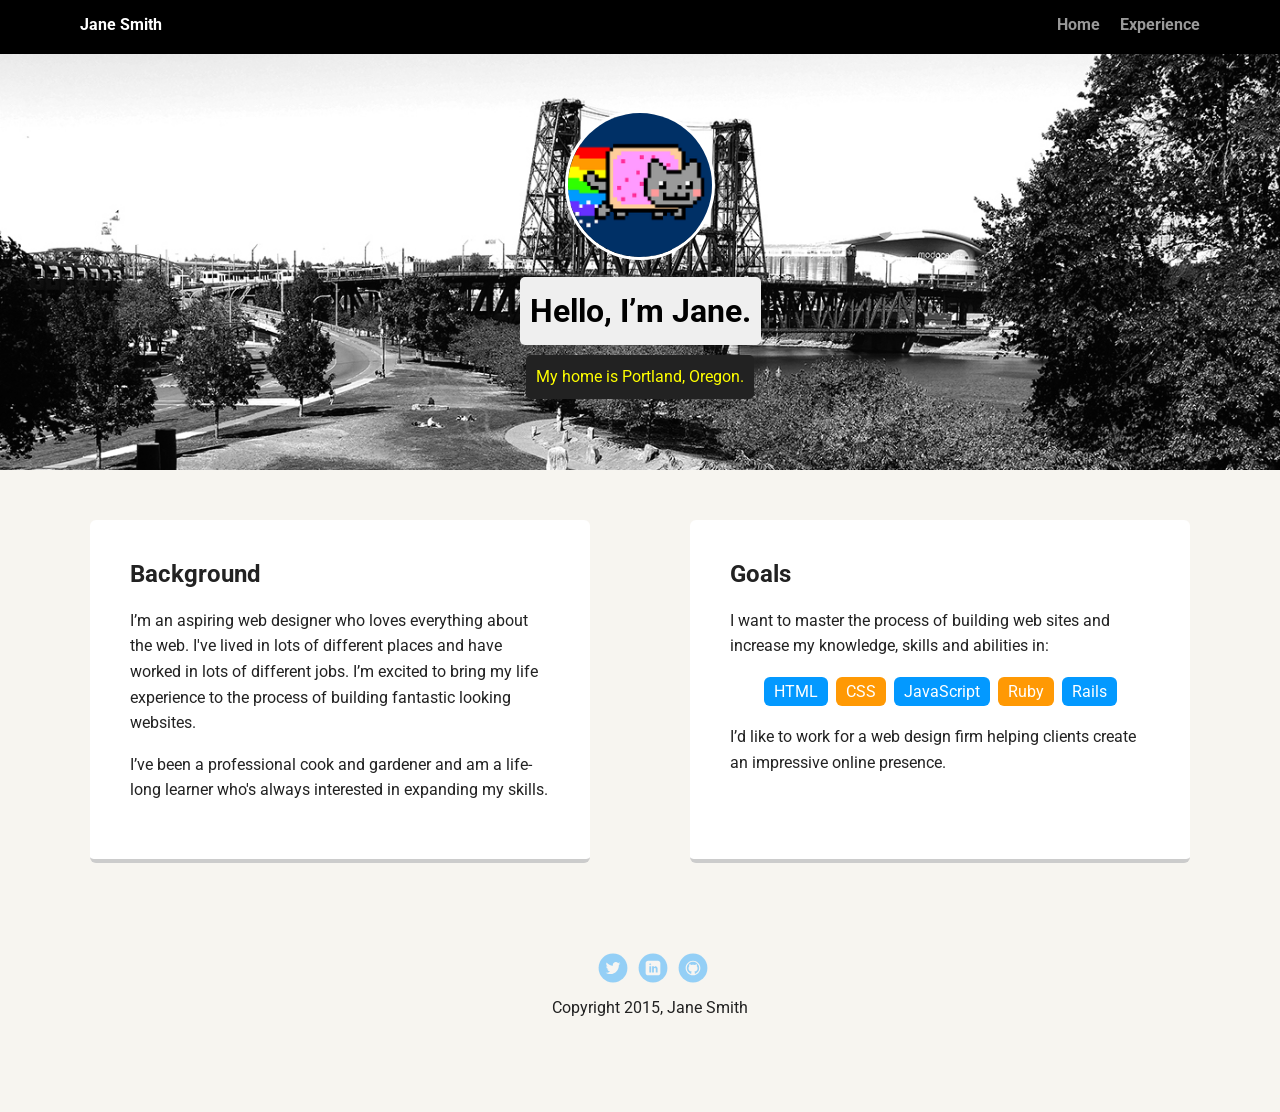
==== index.html @ 67a9cfaa "first commit" ====
<!doctype html>
<html lang="en">
<head>
  <meta charset="utf-8">
  <title>Jane Smith's Profile</title>
  <meta name="viewport" content="width=device-width, initial-scale=1.0">
  <link rel="stylesheet" href="styles.css">
  <link href="https://fonts.googleapis.com/css?family=Muli%7CRoboto:400,300,500,700,900" rel="stylesheet"></head>
  <body>

    <div class="main-nav">
        <ul class="nav">
          <li class="name">Jane Smith</li>
          <li><a href="#">Home</a></li>
          <li><a href="#">Experience</a></li>
        </ul>
    </div>

    <header>
      <img src="images/me.png" alt="Drawing of Jane Smith" class="profile-image">
      <h1 class="tag name">Hello, I’m Jane.</h1>
      <p class="tag location">My home is Portland, Oregon.</p>
    </header>

    <main class="flex">
      <div class="card">
        <h2>Background</h2>
        <p>I’m an aspiring web designer who loves everything about the web. I've lived in lots of different places and have worked in lots of different jobs. I’m excited to bring my life experience to the process of building fantastic looking websites.</p>
        <p>I’ve been a professional cook and gardener and am a life-long learner who's always interested in expanding my skills.</p>
      </div> 

      <div class="card">
        <h2>Goals</h2>
        <p>I want to master the process of building web sites and increase my knowledge, skills and abilities in:</p>
        <ul class="skills">
          <li>HTML</li>
          <li>CSS</li>
          <li>JavaScript</li>
          <li>Ruby</li>
          <li>Rails</li>
        </ul>
        <p>I’d like to work for a web design firm helping clients create an impressive online presence.</p>
      </div> 

    </main>
    <footer>
      <ul>
        <li><a href="#" class="social twitter">Twitter</a></li>
        <li><a href="#" class="social linkedin">LinkedIn</a></li>
        <li><a href="#" class="social github">Github</a></li>
      </ul>
      <p class="copyright">Copyright 2015, Jane Smith</p>
    </footer>
  </body>
  </html>
---- styles.css ----
/* Global Layout Set-up */
* { 
  box-sizing: border-box;
}
  
body {
  margin: 0;
  padding: 0;
  text-align: center;
  font-family: 'Roboto', sans-serif;
  color: #222;
  background: #f7f5f0;
}
/* Link Styles */

a {
  text-decoration: none;
  color: #999;
}
a:hover {
  color: #6633ff;
}

/* Section Styles */

.main-nav {
  width: 100%;
  background: black;
  min-height: 30px;
  padding: 10px;
  position: fixed;
  text-align: center;
}
.nav {
  display: flex;
  justify-content: space-around;
  font-weight: 700;
  list-style-type: none;
  margin: 0 auto;
  padding: 0;
}

.nav .name {
    display: block;
    margin-right: auto;
    color: white;
}
.nav li {
  padding: 5px 10px 10px 10px;
}
.nav a {
  transition: all .5s;
}
.nav a:hover {
  color: white
}

header {
  text-align: center;
  background: url('images/portland.jpg') no-repeat top center ;
  background-size: cover;
  overflow: hidden;
  padding-top: 60px;
}
header {
  line-height: 1.5;
}
header .profile-image {
  margin-top: 50px;
  width: 150px;
  height: 150px;
  border-radius: 50%;
  border: 3px solid white;
  transition: all .5s;
}
header .profile-image:hover {
  transform: scale(1.2) rotate(5deg);
}
.tag {
  background-color: #efefef;
  color: black;
  padding: 10px;
  border-radius: 5px;
  display: table;
  margin: 10px auto;
} 
.location {
  background-color: #222;
  color: yellow;
}
.card {
  margin: 30px;
  padding: 20px 40px 40px;
  max-width: 500px;
  text-align: left;
  background: #fff;
  border-bottom: 4px solid #ccc;
  border-radius: 6px;
  transition: all .5s;
}
.card:hover {
  border-color: #ff99ff;
}

ul.skills {
  padding: 0;
  text-align: center;
}

.skills li {
  border-radius: 6px;
  display: inline-block;
  background: #ff9904;
  color: white;
  padding: 5px 10px;
  margin: 2px;
}

.skills li:nth-child(odd) {
  background: #0399ff;
}

footer {
  width: 100%;
  min-height: 30px;
  padding: 20px 0 40px 20px;
}

footer .copyright {
  top: -8px;
  font-size: .75em;
}

footer ul {
  list-style-type: none;
  margin: 0;
  padding: 0;
}

footer ul li {
  display: inline-block;
}

a.social {
  display: inline-block;
  text-indent: -9999px;
  margin-left: 5px;
  width: 30px;
  height: 30px;
  background-size: 30px 30px;
  opacity: .4;
  transition: all .5s;
}
a.twitter {
  background-image: url(images/twitter.svg);
}
a.linkedin {
  background-image: url(images/linkedin.svg);
}
a.github {
  background-image: url(images/github.svg);
}
a.social:hover {
  opacity: 1;
}
.clearfix {
  clear: both;
}

/* Styles for larger screens */
@media screen and (min-width: 720px) {
  
  .flex {
      display: -ms-flexbox;      /* TWEENER - IE 10 */
      display: flex; 
      max-width: 1200px;
      -ms-flex-pack: distribute;
      justify-content: space-around;
      margin: 0 auto;
  }

  header {
    min-height: 470px;
  }

  .nav {
    max-width: 1200px;
    padding: 0 30px;
  }


  main {
    padding-top: 20px;
  }

  main p {
    line-height: 1.6em;
  }

  footer {
    font-size: 1.3em;
    max-width: 1200px;
    margin: 40px auto;
  }

}
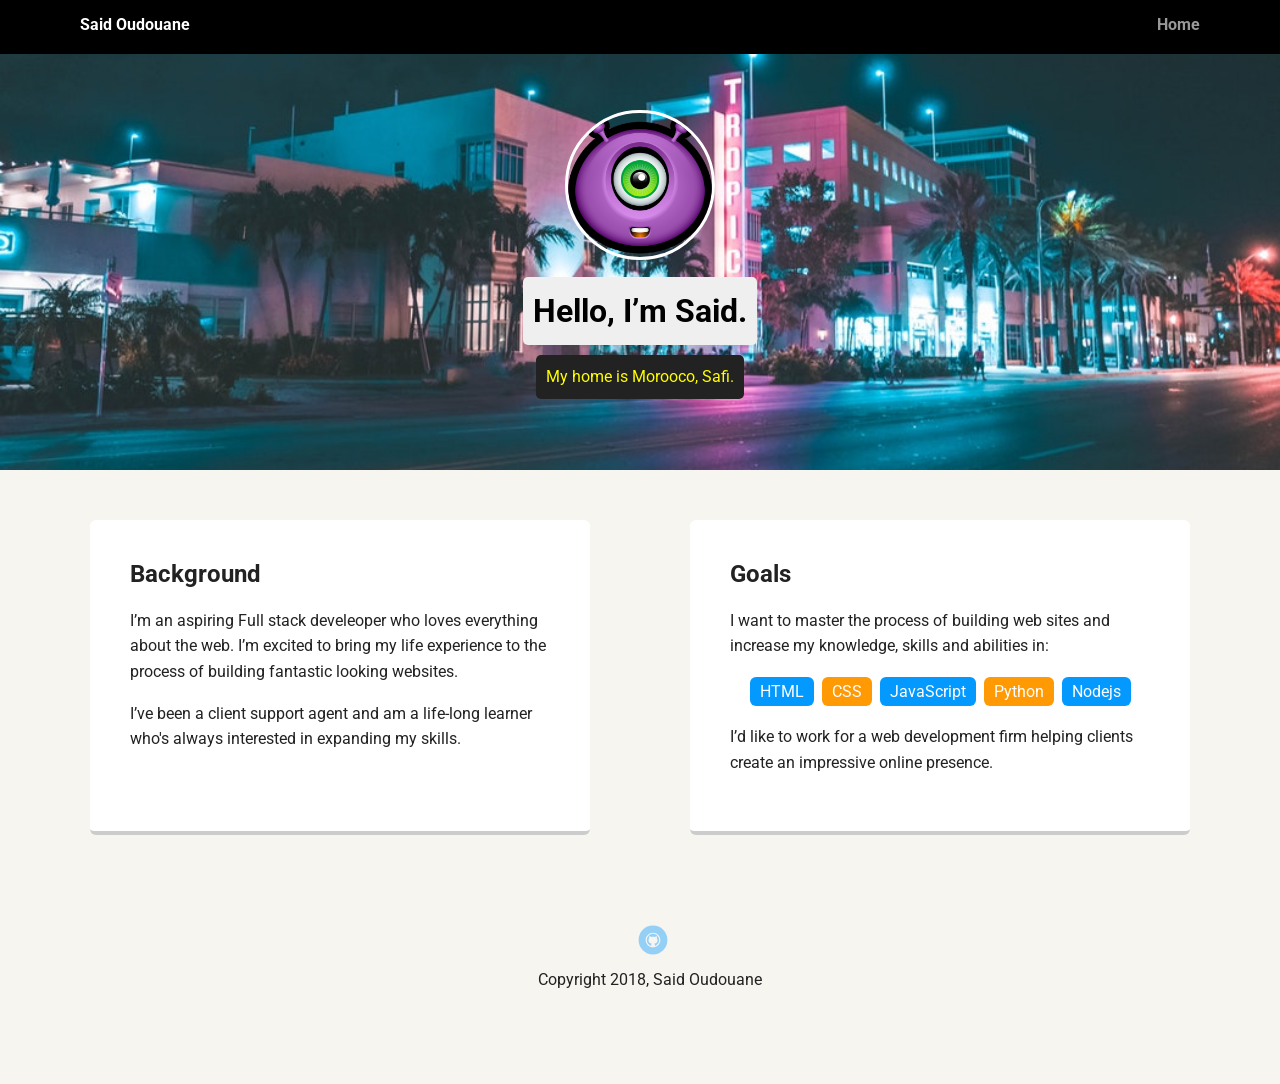
==== commit fd73f1b9: "final result of editting html and css" ====
--- a/index.html
+++ b/index.html
@@ -2,7 +2,7 @@
 <html lang="en">
 <head>
   <meta charset="utf-8">
-  <title>Jane Smith's Profile</title>
+  <title>Said Oudouane's Profile</title>
   <meta name="viewport" content="width=device-width, initial-scale=1.0">
   <link rel="stylesheet" href="styles.css">
   <link href="https://fonts.googleapis.com/css?family=Muli%7CRoboto:400,300,500,700,900" rel="stylesheet"></head>
@@ -10,23 +10,22 @@
 
     <div class="main-nav">
         <ul class="nav">
-          <li class="name">Jane Smith</li>
-          <li><a href="#">Home</a></li>
-          <li><a href="#">Experience</a></li>
+          <li class="name">Said Oudouane</li>
+          <li><a href="index.html">Home</a></li>
         </ul>
     </div>
 
     <header>
-      <img src="images/me.png" alt="Drawing of Jane Smith" class="profile-image">
-      <h1 class="tag name">Hello, I’m Jane.</h1>
-      <p class="tag location">My home is Portland, Oregon.</p>
+      <img src="images/avatar.png" alt="alien Said avatar" class="profile-image">
+      <h1 class="tag name">Hello, I’m Said.</h1>
+      <p class="tag location">My home is Morooco, Safi.</p>
     </header>
 
     <main class="flex">
       <div class="card">
         <h2>Background</h2>
-        <p>I’m an aspiring web designer who loves everything about the web. I've lived in lots of different places and have worked in lots of different jobs. I’m excited to bring my life experience to the process of building fantastic looking websites.</p>
-        <p>I’ve been a professional cook and gardener and am a life-long learner who's always interested in expanding my skills.</p>
+        <p>I’m an aspiring Full stack develeoper who loves everything about the web. I’m excited to bring my life experience to the process of building fantastic looking websites.</p>
+        <p>I’ve been a client support agent and am a life-long learner who's always interested in expanding my skills.</p>
       </div> 
 
       <div class="card">
@@ -36,20 +35,18 @@
           <li>HTML</li>
           <li>CSS</li>
           <li>JavaScript</li>
-          <li>Ruby</li>
-          <li>Rails</li>
+          <li>Python</li>
+          <li>Nodejs</li>
         </ul>
-        <p>I’d like to work for a web design firm helping clients create an impressive online presence.</p>
+        <p>I’d like to work for a web development firm helping clients create an impressive online presence.</p>
       </div> 
 
     </main>
     <footer>
       <ul>
-        <li><a href="#" class="social twitter">Twitter</a></li>
-        <li><a href="#" class="social linkedin">LinkedIn</a></li>
-        <li><a href="#" class="social github">Github</a></li>
+        <li><a href="https://github.com/hirotachi" class="social github">Github</a></li>
       </ul>
-      <p class="copyright">Copyright 2015, Jane Smith</p>
+      <p class="copyright">Copyright 2018, Said Oudouane</p>
     </footer>
   </body>
   </html>
--- a/styles.css
+++ b/styles.css
@@ -57,7 +57,7 @@
 
 header {
   text-align: center;
-  background: url('images/portland.jpg') no-repeat top center ;
+  background: url('images/photo-1533106497176-45ae19e68ba2.jpg') no-repeat center ;
   background-size: cover;
   overflow: hidden;
   padding-top: 60px;
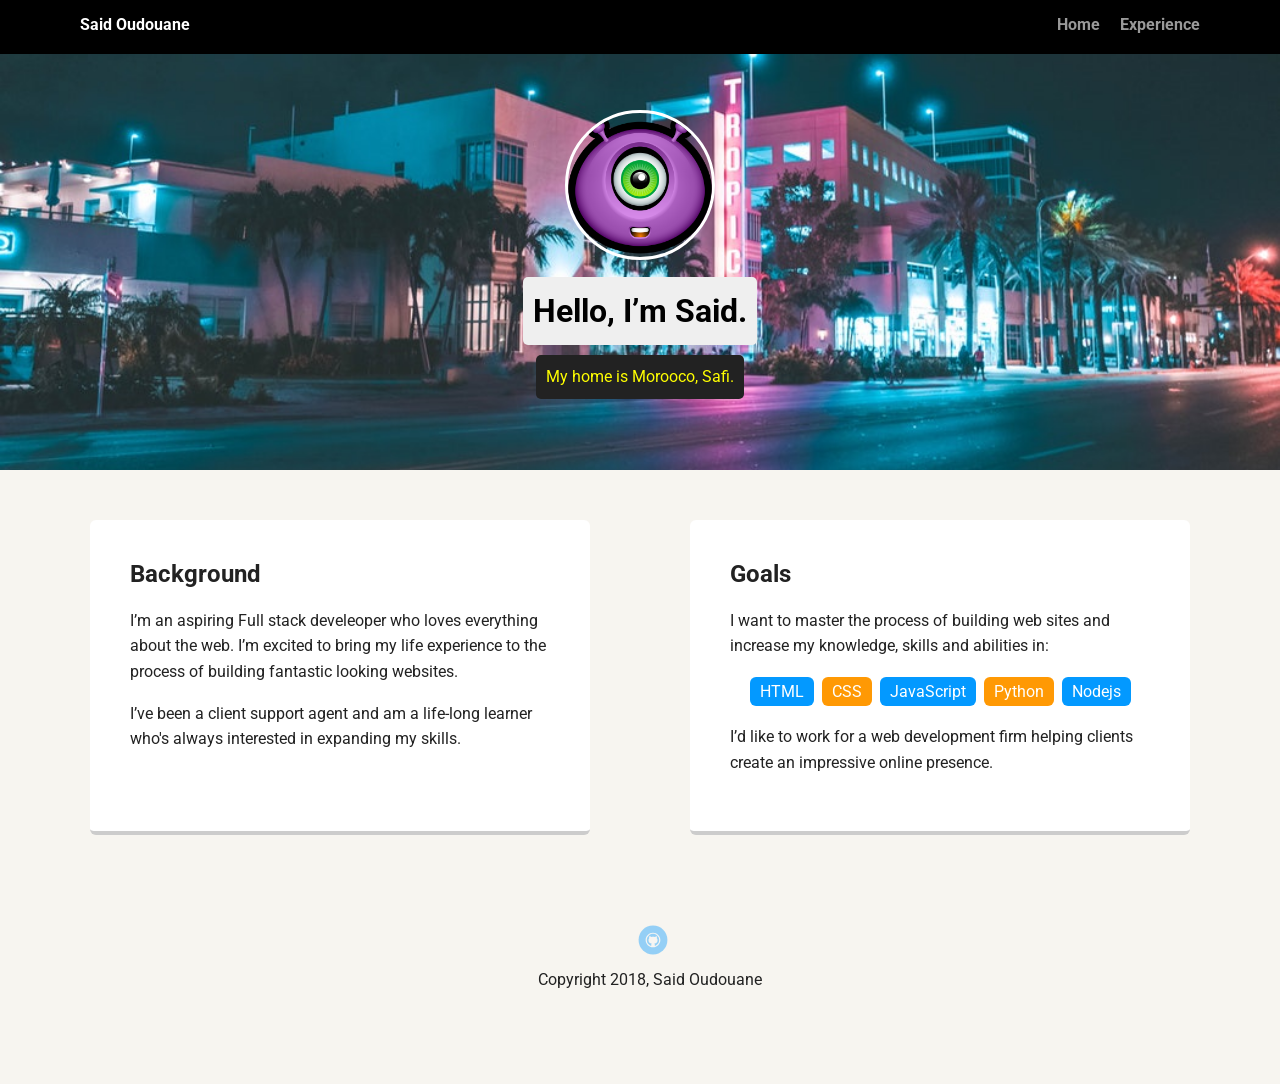
==== commit 5d952e9f: "add responsive nav and change profile image animation" ====
--- a/index.html
+++ b/index.html
@@ -12,6 +12,7 @@
         <ul class="nav">
           <li class="name">Said Oudouane</li>
           <li><a href="index.html">Home</a></li>
+          <li><a href="experience.html">Experience</a></li>
         </ul>
     </div>
 
--- a/styles.css
+++ b/styles.css
@@ -32,8 +32,8 @@
   text-align: center;
 }
 .nav {
-  display: flex;
-  justify-content: space-around;
+  /* display: flex;
+  justify-content: space-around; */
   font-weight: 700;
   list-style-type: none;
   margin: 0 auto;
@@ -60,7 +60,7 @@
   background: url('images/photo-1533106497176-45ae19e68ba2.jpg') no-repeat center ;
   background-size: cover;
   overflow: hidden;
-  padding-top: 60px;
+  padding-top: 100px;
 }
 header {
   line-height: 1.5;
@@ -76,7 +76,7 @@
 header .profile-image:hover {
   transform: scale(1.2) rotate(5deg);
 }
-.tag {
+.tag, .experience {
   background-color: #efefef;
   color: black;
   padding: 10px;
@@ -88,7 +88,7 @@
   background-color: #222;
   color: yellow;
 }
-.card {
+.card, .col {
   margin: 30px;
   padding: 20px 40px 40px;
   max-width: 500px;
@@ -166,6 +166,7 @@
 .clearfix {
   clear: both;
 }
+
 
 /* Styles for larger screens */
 @media screen and (min-width: 720px) {
@@ -181,11 +182,18 @@
 
   header {
     min-height: 470px;
+    padding-top: 60px;
+  }
+
+  header .profile-image:hover{
+    transform: scale(1.2) rotate(360deg);
   }
 
   .nav {
     max-width: 1200px;
     padding: 0 30px;
+    display: flex;
+    justify-content: space-around;
   }
 
 
